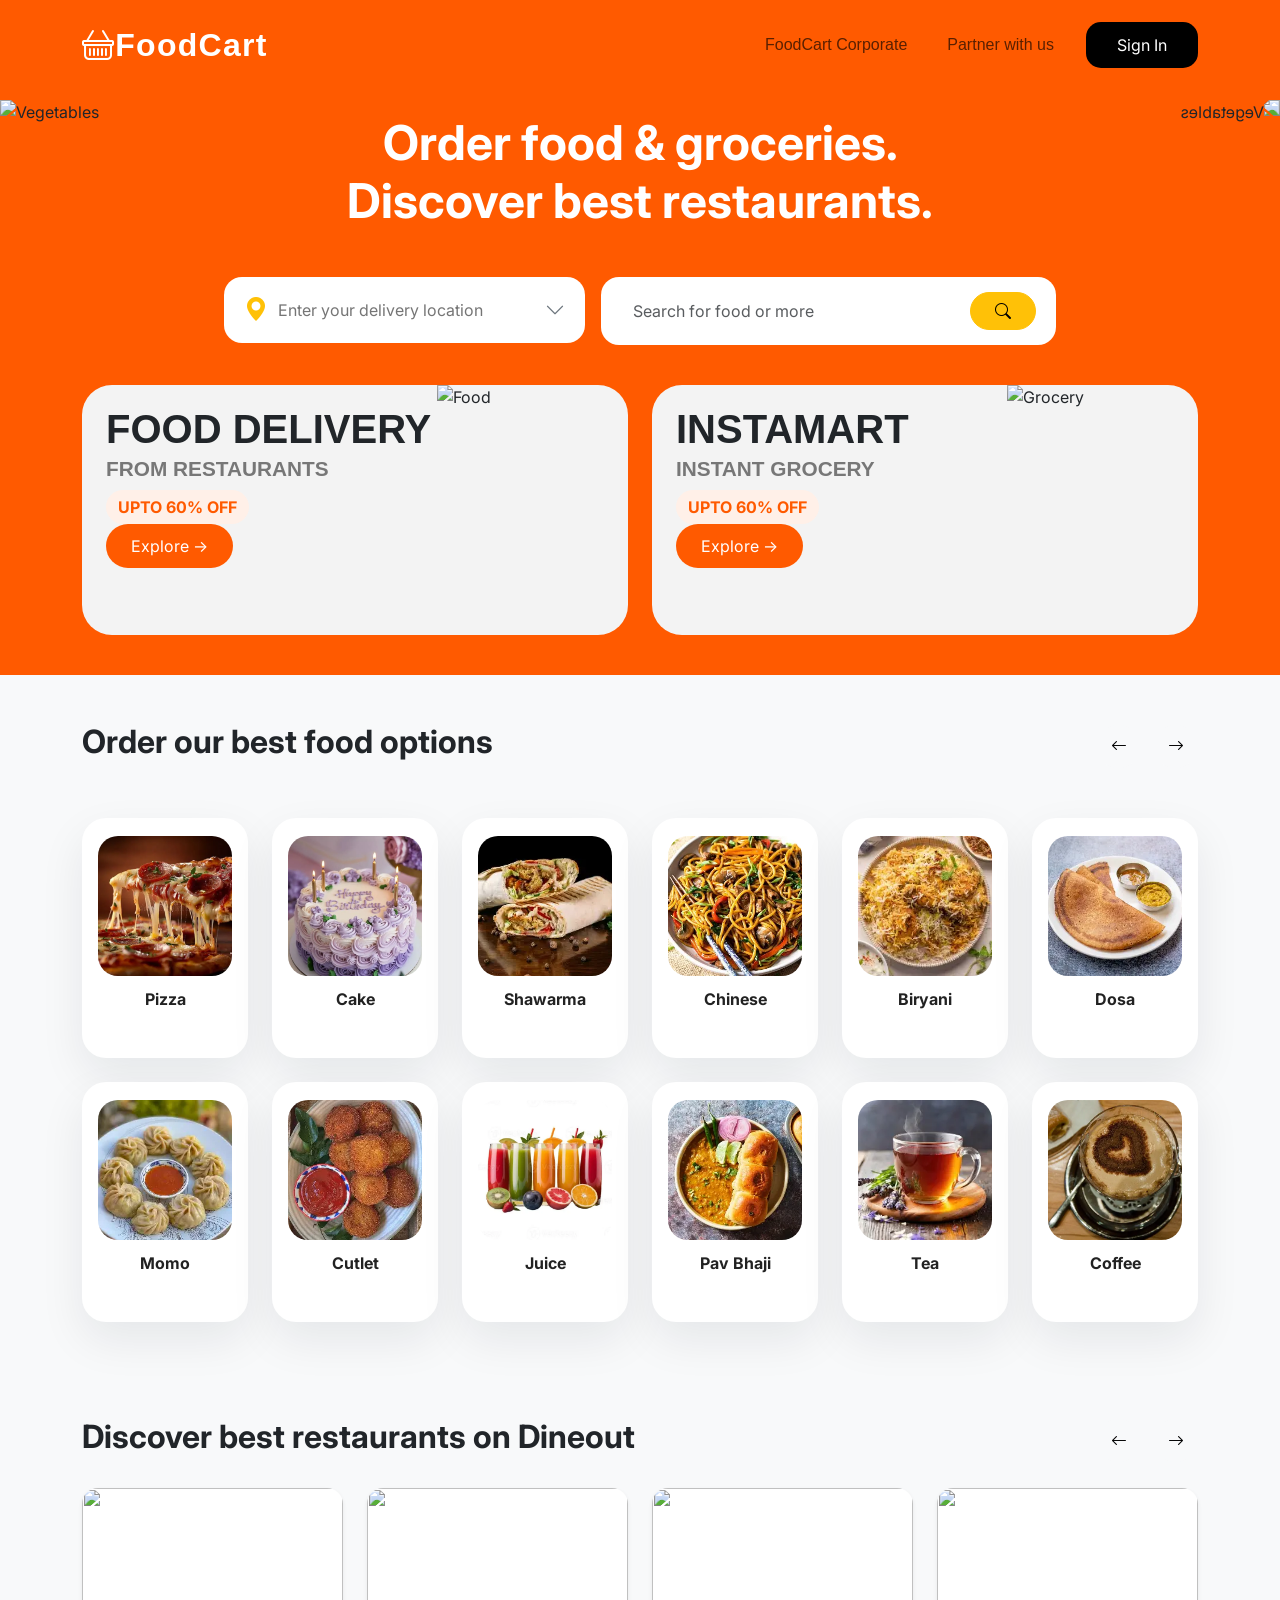
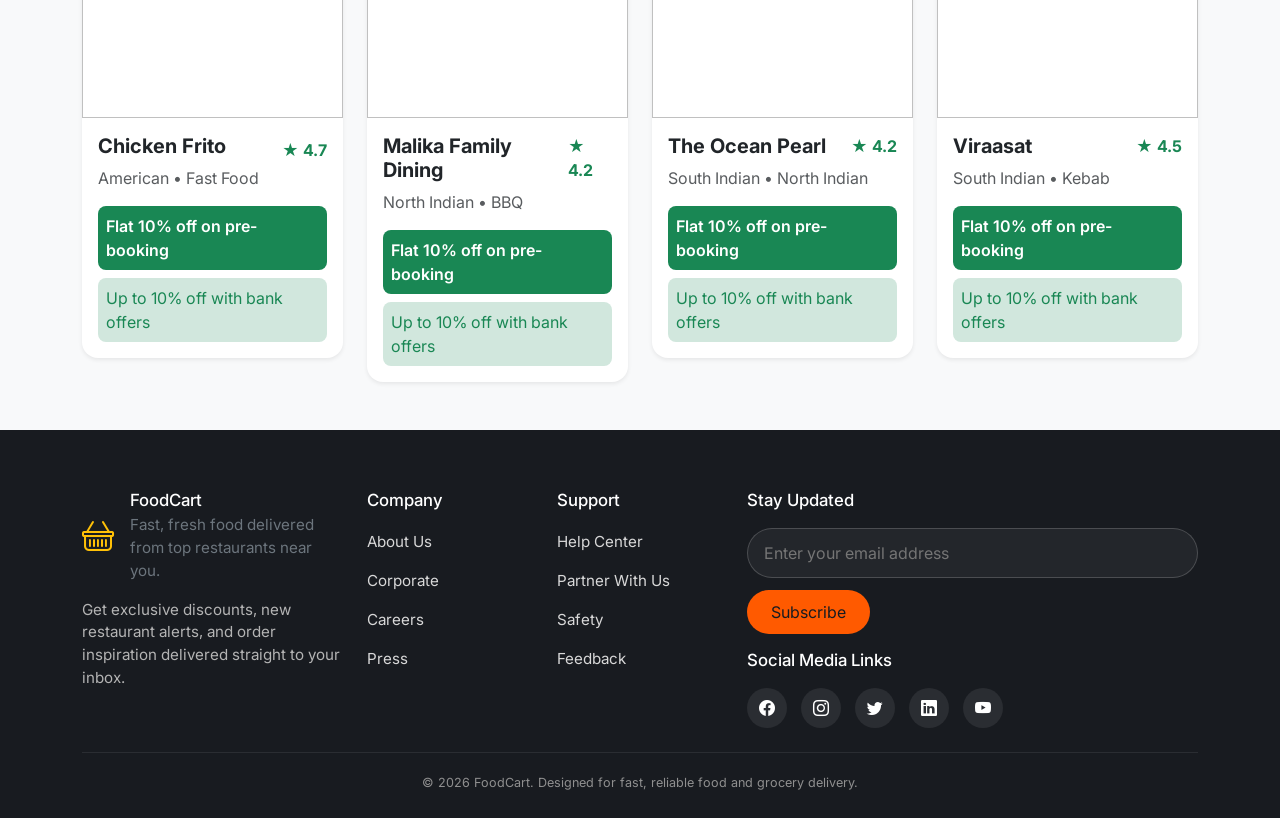
==== index.html @ fcf99a31 "Rename siggy.html to index.html" ====
<!DOCTYPE html>
<html lang="en">
<head>
<meta charset="UTF-8">
<meta name="viewport" content="width=device-width, initial-scale=1">

<title>FoodCart</title>

<!-- Bootstrap CSS -->
<link href="https://cdn.jsdelivr.net/npm/bootstrap@5.3.3/dist/css/bootstrap.min.css" rel="stylesheet">
<link href="https://fonts.googleapis.com/css2?family=Inter:wght@400;500;600;700;800&display=swap" rel="stylesheet">

<!-- Bootstrap Icons -->
<link rel="stylesheet"
href="https://cdn.jsdelivr.net/npm/bootstrap-icons@1.11.3/font/bootstrap-icons.min.css">

<style>

body{
    font-family:'Inter', Arial, sans-serif;
}

.hero{
    background:#ff5a00;
    padding-bottom:40px;
    position:relative;
    overflow:hidden;
}

/* Left-rightVegetables Image */

.left-veggies{
    position:absolute;
    left:0;
    top:100px;
    width:250px;
    z-index:1;
}

.right-veggies{
    position:absolute;
    right:0;
    top:100px;
    width:250px;
    z-index:1;
    transform:scaleX(-1);
}

/* Navbar */

.navbar-brand{
    font-size:2rem;
    font-weight:800;
    color:white !important;
    letter-spacing:0.04em;
    font-family:'Poppins', sans-serif;
}

.navbar-brand span,
.navbar-brand small{
    font-family:'Poppins', sans-serif;
}

.nav-link{
    font-family:'Poppins', sans-serif;
    font-weight:500;
}

.nav-link:hover{
    color:rgb(185, 30, 30) !important;
    font-weight:700;
    background-color: white;
}


.btn-signin{
    background:black;
    color:white;
    border-radius:15px;
    padding:10px 30px;
}

/* Search Section */

.location-box,
.search-box{
    background:white;
    border-radius:18px;
    padding:15px 20px;
}

.location-box input,
.search-box input{
    border:none;
    outline:none;
    width:100%;
}

/* Cards */

.service-card{
    background:#f3f3f3;
    border-radius:30px;
    min-height:250px;
    position:relative;
    overflow:hidden;
    padding-right:45%;
}

.card-img{
    position:absolute;
    right:0;
    top:0;
    width:35%;
    height:100%;
    object-fit:cover;
}

.title{
    font-size:2.5rem;
    font-weight:800;
    line-height:1;
    font-family:'Poppins', sans-serif;
}

.subtitle{
    color:#777;
    font-size:1.3rem;
    font-weight:600;
    font-family:'Poppins', sans-serif;
}

.offer{
    display:inline-block;
    background:#fff0e8;
    color:#ff5a00;
    font-weight:700;
    padding:5px 12px;
    border-radius:20px;
}

.explore-btn{
    background:#ff5a00;
    color:white;
    border:none;
    border-radius:30px;
    padding:10px 25px;
    position: relative;
    z-index: 10;
}

.img-fluid{
    width:150px;
    height:150px;
    object-fit:contain;
    transition:0.3s;
}

.img-fluid:hover{
    transform:scale(1.08);
}

.food-card{
    background:#ffffff;
    border-radius:24px;
    box-shadow:0 18px 45px rgba(15, 23, 42, 0.08);
    padding:18px 16px;
    transition:transform .2s ease, box-shadow .2s ease;
    min-height:240px;
    display:flex;
    flex-direction:column;
    align-items:center;
    justify-content:flex-start;
}

.food-card:hover{
    transform:translateY(-6px);
    box-shadow:0 24px 60px rgba(15, 23, 42, 0.12);
}

.food-card .img-fluid{
    width:100%;
    height:140px;
    object-fit:cover;
    border-radius:20px;
}

.food-card h4{
    margin-top:14px;
    font-size:1rem;
    font-weight:700;
    color:#222;
}

.btn.rounded-circle{
    width:45px;
    height:45px;
}

.footer{
    background:#181b20;
    color:#d8d8d8;
    padding:60px 0 25px;
}

.footer a{
    color:#d8d8d8;
    text-decoration:none;
    transition:color .2s ease;
}

.footer a:hover{
    color:#ffb347;
}

.footer h4{
    color:#ffffff;
    margin-bottom:18px;
    font-size:1.05rem;
}

.footer p,
.footer li{
    color:#b4b4b4;
    font-size:0.95rem;
}

.footer .footer-links li{
    margin-bottom:10px;
}

.footer .footer-links li a{
    display:inline-block;
    padding:3px 0;
}

.footer .social-icons a{
    display:inline-flex;
    align-items:center;
    justify-content:center;
    width:40px;
    height:40px;
    border-radius:50%;
    background:rgba(255,255,255,0.08);
    margin-right:10px;
    color:#ffffff;
    transition:transform .2s ease, background .2s ease;
}

.footer .social-icons a:hover{
    transform:translateY(-2px);
    background:#ff5a00;
    color:#181b20;
}

.footer .newsletter input{
    width:100%;
    border-radius:999px;
    border:1px solid rgba(255,255,255,0.18);
    padding:12px 16px;
    background:rgba(255,255,255,0.05);
    color:#ffffff;
    margin-bottom:12px;
}

.footer .newsletter button{
    border-radius:999px;
    padding:10px 24px;
    border:none;
    background:#ff5a00;
    color:#181b20;
}

.footer-bottom{
    border-top:1px solid rgba(255,255,255,0.08);
    padding-top:18px;
    margin-top:24px;
    color:#8f8f8f;
    font-size:0.9rem;
}

@media(max-width:768px){

    .title{
        font-size:2rem;
    }

    .subtitle{
        font-size:1rem;
    }

    .service-card{
        margin-bottom:20px;
    }

    .card-img{
        width:140px;
        position: relative;
        z-index: 1;
    }

    .left-veggies{
        width:120px;
        top:160px;
    }

     .right-veggies{
        width:120px;
        top:160px;
    }

    .navbar-nav{
        text-align:center;
        gap:10px;
        padding-top:15px;
    }
}

</style>
</head>
<body>

<section class="hero">

    <!-- Left Vegetable Image -->
    <img src="https://media-assets.swiggy.com/swiggy/image/upload/fl_lossy,f_auto,q_auto/portal/testing/seo-home/Veggies_new.png"
         class="left-veggies"
         alt="Vegetables">
    <!-- Right Vegetable Image -->
    <img src="https://media-assets.swiggy.com/swiggy/image/upload/fl_lossy,f_auto,q_auto/portal/testing/seo-home/Veggies_new.png"
         class="right-veggies"
         alt="Vegetables">
    <!-- Navbar -->
    <nav class="navbar navbar-expand-lg py-3">
        <div class="container">

            <a class="navbar-brand d-flex align-items-center" href="#">
                <i class="bi bi-basket"></i>
                <span class="fw-bold text-white">FoodCart</span>
            </a>

            <button class="navbar-toggler bg-white"
                    type="button"
                    data-bs-toggle="collapse"
                    data-bs-target="#navbarNav">
                <span class="navbar-toggler-icon"></span>
            </button>

            <div class="collapse navbar-collapse" id="navbarNav">

                <ul class="navbar-nav ms-auto align-items-lg-center">
                    <li class="nav-item me-lg-4">
                        <a class="nav-link" href="corporate.html">FoodCart Corporate</a>
                    </li>

                    <li class="nav-item me-lg-4">
                        <a class="nav-link" href="partner.html">Partner with us</a>
                    </li>

                 
                    <li class="nav-item">
                        <a href="signin.html" class="btn btn-signin" style="text-decoration: none;">
                            Sign In
                        </a>
                    </li>

                </ul>

            </div>

        </div>
    </nav>

    <!-- Heading -->
    <div class="container text-center py-4">

        <h1 class="text-white fw-bold display-5">
            Order food & groceries.<br>
            Discover best restaurants.
        </h1>

    </div>

    <!-- Search Section -->
    <div class="container py-3">

        <div class="row justify-content-center g-3">

            <div class="col-lg-4">
                <div class="location-box d-flex align-items-center">

                    <i class="bi bi-geo-alt-fill text-warning fs-4 me-2"></i>

                    <input type="text"
                           id="locationInput"
                           list="locations"
                           placeholder="Enter your delivery location"
                           autocomplete="off">

                    <i class="bi bi-chevron-down fs-5 text-secondary ms-2"></i>
                </div>

                <datalist id="locations">
                    <option value="Downtown">
                    <option value="Central Park Area">
                    <option value="Business District">
                    <option value="Riverside">
                    <option value="North End">
                    <option value="South Center">
                    <option value="East Plaza">
                    <option value="West Hill">
                    <option value="Airport Road">
                    <option value="Harbor View">
                    <option value="Market Street">
                    <option value="University Campus">
                </datalist>
            </div>

            <div class="col-lg-5">
                <form action="#best-food-options" method="get" class="search-box d-flex align-items-center gap-2">

                    <input type="search"
                           id="foodSearch"
                           list="foodItems"
                           name="query"
                           placeholder="Search for food or more"
                           autocomplete="off"
                           class="form-control border-0 shadow-none">

                    <button type="submit" class="btn btn-warning rounded-pill px-4">
                        <i class="bi bi-search"></i>
                    </button>
                </form>

                <datalist id="foodItems">
                    <option value="Pizza">
                    <option value="Burger">
                    <option value="Biryani">
                    <option value="Shawarma">
                    <option value="Noodles">
                    <option value="Dosa">
                    <option value="Cake">
                    <option value="Pasta">
                    <option value="Tacos">
                    <option value="Sushi">
                </datalist>
            </div>

        </div>

    </div>

    <!-- Cards -->
    <div class="container mt-4">
        <div class="row g-4">
            <!-- Food Delivery -->
            <div class="col-lg-6">
                <div class="service-card p-4">
                    <h1 class="title">FOOD DELIVERY</h1>
                    <h4 class="subtitle">FROM RESTAURANTS</h4>
                    <span class="offer">UPTO 60% OFF</span>
                    <div>
                     <button class="explore-btn"
                        data-bs-toggle="modal"
                        data-bs-target="#foodModal">
                        Explore →
                    </button>
                    </div>
                    <img src="https://images.unsplash.com/photo-1504674900247-0877df9cc836?w=600"
                         class="card-img"
                         alt="Food">

                </div>
            </div>
            <!-- Instamart -->
            <div class="col-lg-6">
                <div class="service-card p-4">
                    <h1 class="title">INSTAMART</h1>
                    <h4 class="subtitle">INSTANT GROCERY</h4>
                    <span class="offer">UPTO 60% OFF</span>
                    <div>
                    <button class="explore-btn"
                        data-bs-toggle="modal"
                        data-bs-target="#foodModal">
                        Explore →
                    </button>
                    </div>
                    <img src="https://images.unsplash.com/photo-1542838132-92c53300491e?w=600"
                         class="card-img"
                         alt="Grocery">
                </div>
            </div>
        </div>
    </div>
</section>

<section class="py-5 bg-light" id="best-food-options">
    <div class="container">

        <div class="d-flex justify-content-between align-items-center mb-5">
            <h2 class="fw-bold">Order our best food options</h2>

            <div>
                <button class="btn btn-light rounded-circle me-2">
                    <i class="bi bi-arrow-left"></i>
                </button>

                <button class="btn btn-light rounded-circle">
                    <i class="bi bi-arrow-right"></i>
                </button>
            </div>
        </div>

        <div class="row text-center g-4">

            <div class="col-6 col-md-3 col-lg-2" id="pizza">
                <div class="food-card">
                    <img src="images/pizza.webp" class="img-fluid food-img" alt="Pizza">
                    <h4>Pizza</h4>
                </div>
            </div>

            <div class="col-6 col-md-3 col-lg-2" id="cake">
                <div class="food-card">
                    <img src="images/cake.webp" class="img-fluid food-img" alt="Cake">
                    <h4>Cake</h4>
                </div>
            </div>

            <div class="col-6 col-md-3 col-lg-2" id="shawarma">
                <div class="food-card">
                    <img src="images/shawrma.webp" class="img-fluid food-img" alt="Shawarma">
                    <h4>Shawarma</h4>
                </div>
            </div>

            <div class="col-6 col-md-3 col-lg-2" id="noodles">
                <div class="food-card">
                    <img src="images/noodles.webp" class="img-fluid food-img" alt="Chinese">
                    <h4>Chinese</h4>
                </div>
            </div>

            <div class="col-6 col-md-3 col-lg-2" id="biriyani">
                <div class="food-card">
                    <img src="images/biriyani.webp" class="img-fluid food-img" alt="Biryani">
                    <h4>Biryani</h4>
                </div>
            </div>

            <div class="col-6 col-md-3 col-lg-2" id="dosa">
                <div class="food-card">
                    <img src="images/dosa.webp" class="img-fluid food-img" alt="Dosa">
                    <h4>Dosa</h4>
                </div>
            </div>

            <div class="col-6 col-md-3 col-lg-2" id="momos">
                <div class="food-card">
                    <img src="images/momos.webp" class="img-fluid food-img" alt="Momo">
                    <h4>Momo</h4>
                </div>
            </div>

            <div class="col-6 col-md-3 col-lg-2" id="cutlet">
                <div class="food-card">
                    <img src="images/cutlet.webp" class="img-fluid food-img" alt="Cutlet">
                    <h4>Cutlet</h4>
                </div>
            </div>

            <div class="col-6 col-md-3 col-lg-2" id="juice">
                <div class="food-card">
                    <img src="images/juice.webp" class="img-fluid food-img" alt="Juice">
                    <h4>Juice</h4>
                </div>
            </div>

            <div class="col-6 col-md-3 col-lg-2" id="pavbhaji">
                <div class="food-card">
                    <img src="images/pavbaji.webp" class="img-fluid food-img" alt="Pav Bhaji">
                    <h4>Pav Bhaji</h4>
                </div>
            </div>

            <div class="col-6 col-md-3 col-lg-2" id="tea">
                <div class="food-card">
                    <img src="images/tea.webp" class="img-fluid food-img" alt="Tea">
                    <h4>Tea</h4>
                </div>
            </div>

            <div class="col-6 col-md-3 col-lg-2" id="coffee">
                <div class="food-card">
                    <img src="images/coffe.webp" class="img-fluid food-img" alt="Coffee">
                    <h4>Coffee</h4>
                </div>
            </div>

        </div>
    </div>
</section>

<section class="py-5 bg-light">
    <div class="container">

        <!-- Heading -->
        <div class="d-flex justify-content-between align-items-center mb-4">

            <h2 class="fw-bold">
                Discover best restaurants on Dineout
            </h2>

            <div>
                <button class="btn btn-light rounded-circle me-2">
                    <i class="bi bi-arrow-left"></i>
                </button>

                <button class="btn btn-light rounded-circle">
                    <i class="bi bi-arrow-right"></i>
                </button>
            </div>

        </div>

        <!-- Cards Row -->
        <div class="row g-4">

            <!-- Card 1 -->
            <div class="col-lg-3 col-md-6">
                <div class="card border-0 shadow-sm rounded-4 overflow-hidden">

                    <img src="https://images.unsplash.com/photo-1517248135467-4c7edcad34c4"
                         class="card-img-top"
                         height="230"
                         style="object-fit:cover;">

                    <div class="card-body">

                        <div class="d-flex justify-content-between align-items-center">
                            <h5 class="fw-bold">Chicken Frito</h5>
                            <span class="text-success fw-bold">★ 4.7</span>
                        </div>

                        <p class="text-muted mb-1">
                            American • Fast Food
                        </p>
                        
                        <div class="bg-success text-white rounded-3 p-2 mt-3 fw-semibold">
                            Flat 10% off on pre-booking
                        </div>

                        <div class="bg-success-subtle text-success rounded-3 p-2 mt-2">
                            Up to 10% off with bank offers
                        </div>

                    </div>

                </div>
            </div>

            <!-- Card 2 -->
            <div class="col-lg-3 col-md-6">
                <div class="card border-0 shadow-sm rounded-4 overflow-hidden">

                    <img src="https://images.unsplash.com/photo-1552566626-52f8b828add9"
                         class="card-img-top"
                         height="230"
                         style="object-fit:cover;">

                    <div class="card-body">

                        <div class="d-flex justify-content-between">
                            <h5 class="fw-bold">Malika Family Dining</h5>
                            <span class="text-success fw-bold">★ 4.2</span>
                        </div>

                        <p class="text-muted mb-1">
                            North Indian • BBQ
                        </p>
                        
                        
                        <div class="bg-success text-white rounded-3 p-2 mt-3 fw-semibold">
                            Flat 10% off on pre-booking
                        </div>

                        <div class="bg-success-subtle text-success rounded-3 p-2 mt-2">
                            Up to 10% off with bank offers
                        </div>

                    </div>

                </div>
            </div>

            <!-- Card 3 -->
            <div class="col-lg-3 col-md-6">
                <div class="card border-0 shadow-sm rounded-4 overflow-hidden">

                    <img src="https://images.unsplash.com/photo-1414235077428-338989a2e8c0"
                         class="card-img-top"
                         height="230"
                         style="object-fit:cover;">

                    <div class="card-body">

                        <div class="d-flex justify-content-between">
                            <h5 class="fw-bold">The Ocean Pearl</h5>
                            <span class="text-success fw-bold">★ 4.2</span>
                        </div>

                        <p class="text-muted mb-1">
                            South Indian • North Indian
                        </p>

                        <div class="bg-success text-white rounded-3 p-2 mt-3 fw-semibold">
                            Flat 10% off on pre-booking
                        </div>

                        <div class="bg-success-subtle text-success rounded-3 p-2 mt-2">
                            Up to 10% off with bank offers
                        </div>

                    </div>

                </div>
            </div>

            <!-- Card 4 -->
            <div class="col-lg-3 col-md-6">
                <div class="card border-0 shadow-sm rounded-4 overflow-hidden">

                    <img src="https://images.unsplash.com/photo-1559339352-11d035aa65de"
                         class="card-img-top"
                         height="230"
                         style="object-fit:cover;">

                    <div class="card-body">

                        <div class="d-flex justify-content-between">
                            <h5 class="fw-bold">Viraasat</h5>
                            <span class="text-success fw-bold">★ 4.5</span>
                        </div>

                        <p class="text-muted mb-1">
                            South Indian • Kebab
                        </p>

                        <div class="bg-success text-white rounded-3 p-2 mt-3 fw-semibold">
                            Flat 10% off on pre-booking
                        </div>

                        <div class="bg-success-subtle text-success rounded-3 p-2 mt-2">
                            Up to 10% off with bank offers
                        </div>

                    </div>

                </div>
            </div>

        </div>

    </div>
</section>

<!-- footer -->

<footer class="footer">
    <div class="container">

        <div class="row gy-5">

            <div class="col-lg-3 col-md-6">
                <div class="d-flex align-items-center mb-3">
                    <i class="bi bi-basket fs-2 text-warning"></i>
                    <div class="ms-3">
                        <h4 class="mb-1">FoodCart</h4>
                        <p class="mb-0 text-secondary">Fast, fresh food delivered from top restaurants near you.</p>
                    </div>
                </div>
                <p>Get exclusive discounts, new restaurant alerts, and order inspiration delivered straight to your inbox.</p>
            </div>

            <div class="col-lg-2 col-md-6">
                <h4>Company</h4>
                <ul class="list-unstyled footer-links">
                    <li><a href="#">About Us</a></li>
                    <li><a href="corporate.html">Corporate</a></li>
                    <li><a href="#">Careers</a></li>
                    <li><a href="#">Press</a></li>
                </ul>
            </div>

            <div class="col-lg-2 col-md-6">
                <h4>Support</h4>
                <ul class="list-unstyled footer-links">
                    <li><a href="#">Help Center</a></li>
                    <li><a href="#">Partner With Us</a></li>
                    <li><a href="#">Safety</a></li>
                    <li><a href="#">Feedback</a></li>
                </ul>
            </div>

            <div class="col-lg-5 col-md-12">
                <h4>Stay Updated</h4>
                <div class="newsletter">
                    <input type="email" placeholder="Enter your email address">
                    <button type="button">Subscribe</button>
                </div>
                <div class="social-icons mt-3">
                    <h4>Social Media Links</h4>
                    <a href="#"><i class="bi bi-facebook"></i></a>
                    <a href="#"><i class="bi bi-instagram"></i></a>
                    <a href="#"><i class="bi bi-twitter"></i></a>
                    <a href="#"><i class="bi bi-linkedin"></i></a>
                    <a href="#"><i class="bi bi-youtube"></i></a>
                </div>
            </div>

        </div>

        <div class="footer-bottom text-center mt-4">
            <small>© 2026 FoodCart. Designed for fast, reliable food and grocery delivery.</small>
        </div>
    </div>
</footer>

<!-- Food Delivery Modal -->
<div class="modal fade" id="foodModal" >
    <div class="modal-dialog modal-dialog-centered">
        <div class="modal-content">

            <div class="modal-header">
                <h5 class="modal-title">Food Delivery</h5>
                <button type="button"
                        class="btn-close"
                        data-bs-dismiss="modal"></button>
            </div>

            <div class="modal-body">
                <p>Welcome to FoodCart!</p>
                <p>Get up to 60% OFF on your favorite food orders.</p>
            </div>

            <div class="modal-footer">
                <button type="button"
                        class="btn btn-secondary"
                        data-bs-dismiss="modal">
                    Close
                </button>

                <button type="button"
                        class="btn btn-warning">
                    Order Now
                </button>
            </div>

        </div>
    </div>
</div>

<script src="https://cdn.jsdelivr.net/npm/bootstrap@5.3.3/dist/js/bootstrap.bundle.min.js"></script>

</body>
</html>
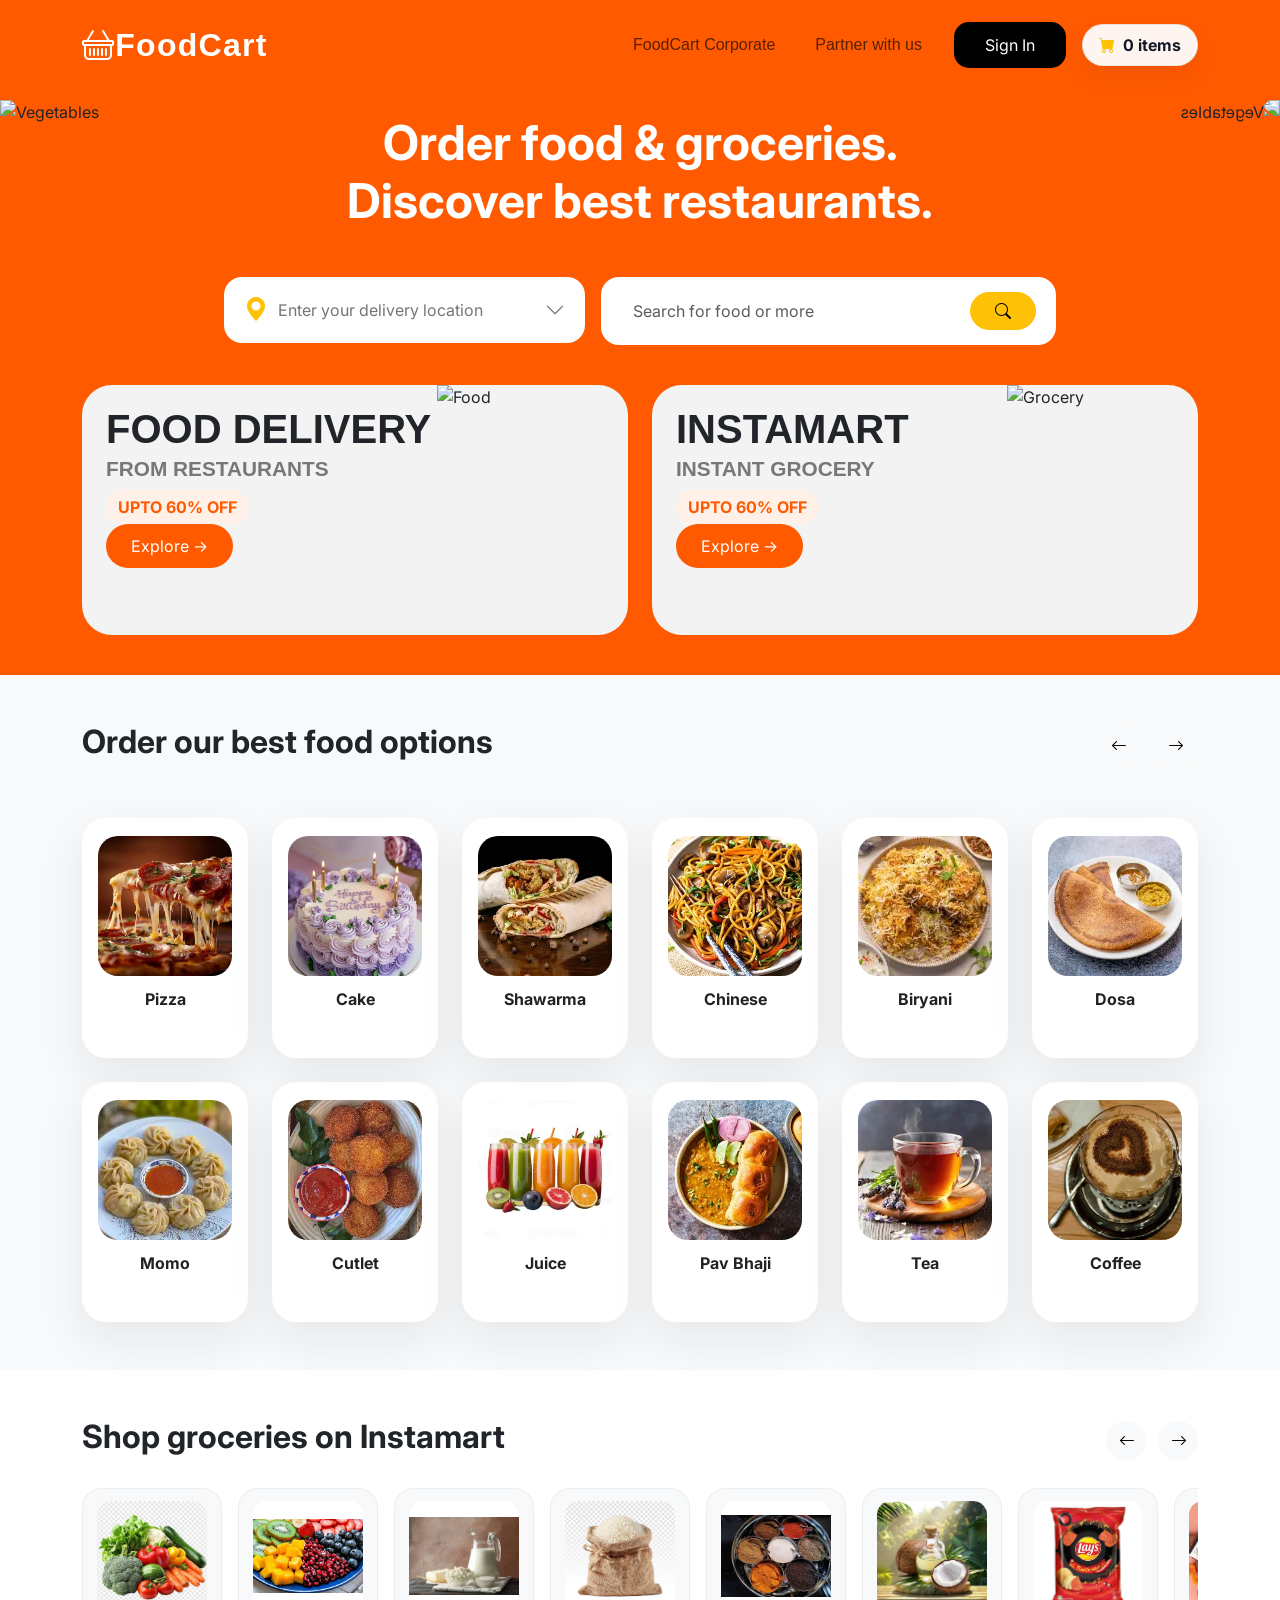
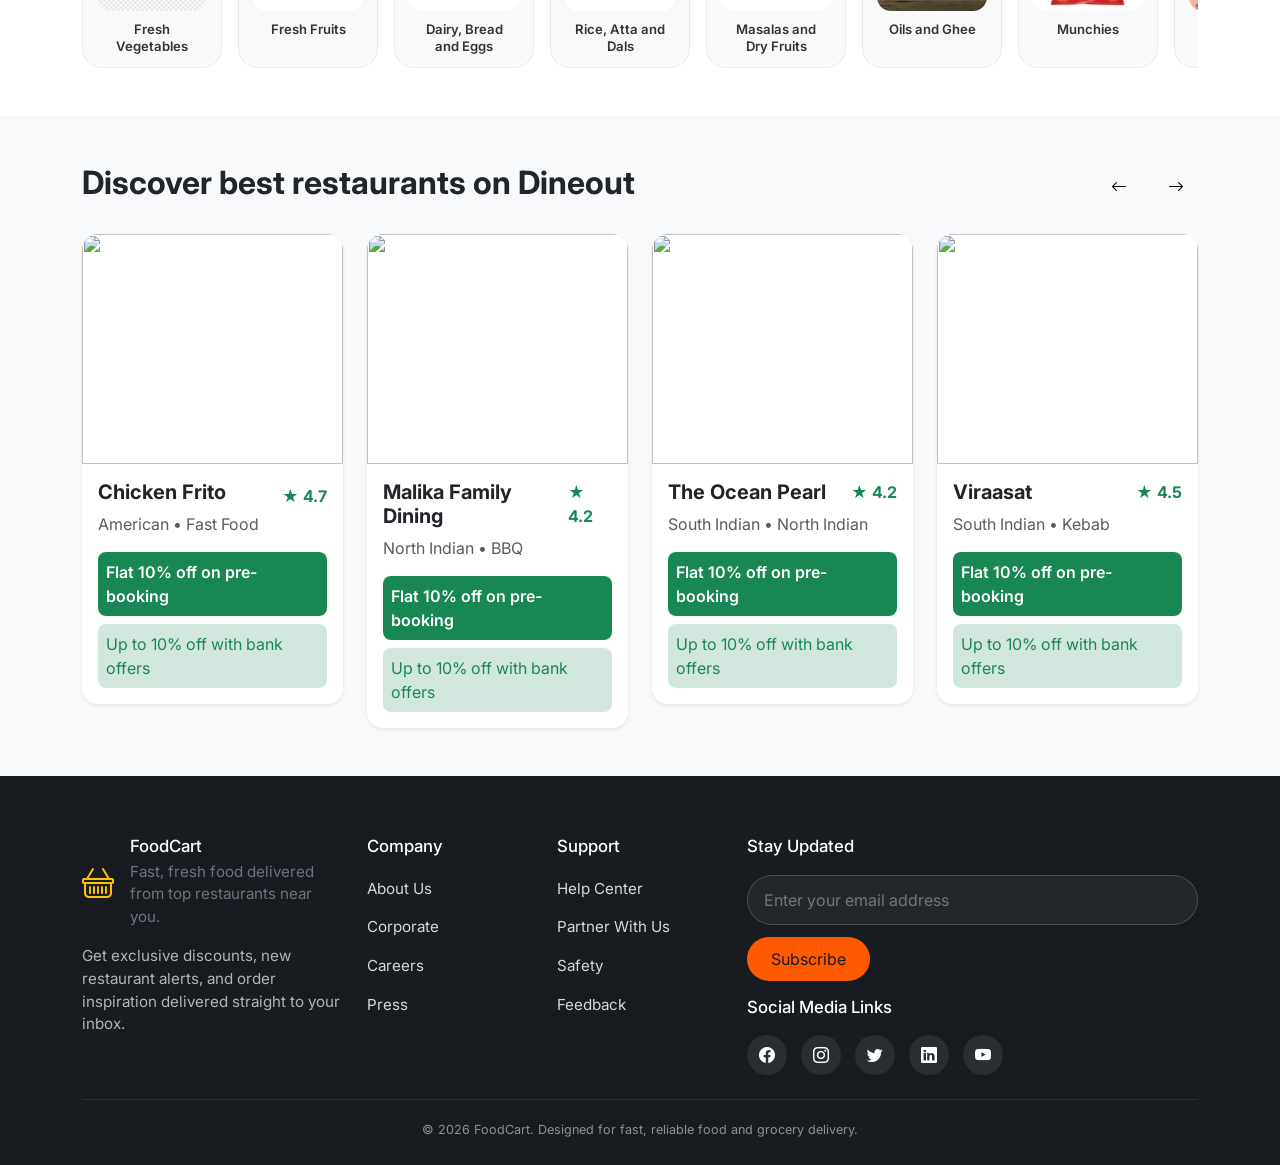
==== commit 492161f0: "feat: implement Instamart grocery section, cart functionality, and food item navigation support" ====
--- a/index.html
+++ b/index.html
@@ -13,6 +13,9 @@
 <!-- Bootstrap Icons -->
 <link rel="stylesheet"
 href="https://cdn.jsdelivr.net/npm/bootstrap-icons@1.11.3/font/bootstrap-icons.min.css">
+
+<!-- Cart Styling -->
+<link rel="stylesheet" href="cart.css">
 
 <style>
 
@@ -178,6 +181,14 @@
     box-shadow:0 24px 60px rgba(15, 23, 42, 0.12);
 }
 
+.food-item{
+    cursor:pointer;
+}
+
+.food-item.hidden{
+    display:none !important;
+}
+
 .food-card .img-fluid{
     width:100%;
     height:140px;
@@ -358,9 +369,16 @@
                     </li>
 
                  
-                    <li class="nav-item">
+                    <li class="nav-item me-lg-3">
                         <a href="signin.html" class="btn btn-signin" style="text-decoration: none;">
                             Sign In
+                        </a>
+                    </li>
+
+                    <li class="nav-item align-self-center mt-2 mt-lg-0">
+                        <a class="header-cart-chip" href="#" id="globalCartBtn">
+                            <i class="bi bi-cart-fill text-warning"></i>
+                            <span><span id="globalCartCount">0</span> items</span>
                         </a>
                     </li>
 
@@ -601,6 +619,140 @@
     </div>
 </section>
 
+<!-- Instamart Grocery Section -->
+<section class="py-5 bg-white" id="instamart-section">
+    <div class="container">
+        <div class="d-flex justify-content-between align-items-center mb-4">
+            <h2 class="fw-bold">Shop groceries on Instamart</h2>
+            <div>
+                <button class="btn btn-light rounded-circle me-2" id="instamartPrev" style="width:40px;height:40px;">
+                    <i class="bi bi-arrow-left"></i>
+                </button>
+                <button class="btn btn-light rounded-circle" id="instamartNext" style="width:40px;height:40px;">
+                    <i class="bi bi-arrow-right"></i>
+                </button>
+            </div>
+        </div>
+        <div class="instamart-scroll-wrapper" style="overflow:hidden; position:relative;">
+            <div class="instamart-scroll-track d-flex gap-3" id="instamartTrack" style="transition: transform 0.4s ease; width: max-content;">
+
+                <div class="instamart-cat-card" onclick="window.location.href='grocery.html?cat=fresh-vegetables'">
+                    <div class="instamart-img-box">
+                        <img src="images/vegitable.jpg" alt="Fresh Vegetables">
+                    </div>
+                    <p>Fresh<br>Vegetables</p>
+                </div>
+
+                <div class="instamart-cat-card" onclick="window.location.href='grocery.html?cat=fresh-fruits'">
+                    <div class="instamart-img-box">
+                        <img src="images/fruits.jpg" alt="Fresh Fruits">
+                    </div>
+                    <p>Fresh Fruits</p>
+                </div>
+
+                <div class="instamart-cat-card" onclick="window.location.href='grocery.html?cat=dairy-bread-eggs'">
+                    <div class="instamart-img-box">
+                        <img src="images/dairy.jpg" alt="Dairy Bread Eggs">
+                    </div>
+                    <p>Dairy, Bread<br>and Eggs</p>
+                </div>
+
+                <div class="instamart-cat-card" onclick="window.location.href='grocery.html?cat=rice-atta-dals'">
+                    <div class="instamart-img-box">
+                        <img src="images/rice.jpg" alt="Rice Atta Dals">
+                    </div>
+                    <p>Rice, Atta and<br>Dals</p>
+                </div>
+
+                <div class="instamart-cat-card" onclick="window.location.href='grocery.html?cat=masalas-dry-fruits'">
+                    <div class="instamart-img-box">
+                        <img src="images/masalas.jpg" alt="Masalas and Dry Fruits">
+                    </div>
+                    <p>Masalas and<br>Dry Fruits</p>
+                </div>
+
+                <div class="instamart-cat-card" onclick="window.location.href='grocery.html?cat=oils-ghee'">
+                    <div class="instamart-img-box">
+                        <img src="images/oil.jpg" alt="Oils and Ghee">
+                    </div>
+                    <p>Oils and Ghee</p>
+                </div>
+
+                <div class="instamart-cat-card" onclick="window.location.href='grocery.html?cat=munchies'">
+                    <div class="instamart-img-box">
+                        <img src="images/munchies.jpg" alt="Munchies">
+                    </div>
+                    <p>Munchies</p>
+                </div>
+
+                <div class="instamart-cat-card" onclick="window.location.href='grocery.html?cat=sweets-chocolates'">
+                    <div class="instamart-img-box">
+                        <img src="images/sweets.jpg" alt="Sweets and Chocolates">
+                    </div>
+                    <p>Sweets &<br>Chocolates</p>
+                </div>
+
+                <div class="instamart-cat-card" onclick="window.location.href='grocery.html?cat=cold-drinks-juices'">
+                    <div class="instamart-img-box">
+                        <img src="images/juice.jpg" alt="Cold Drinks and Juices">
+                    </div>
+                    <p>Cold Drinks<br>& Juices</p>
+                </div>
+
+                <div class="instamart-cat-card" onclick="window.location.href='grocery.html?cat=cleaning-essentials'">
+                    <div class="instamart-img-box">
+                        <img src="images/cleaning.jpg" alt="Cleaning Essentials">
+                    </div>
+                    <p>Cleaning<br>Essentials</p>
+                </div>
+
+            </div>
+        </div>
+    </div>
+</section>
+
+<style>
+.instamart-cat-card {
+    background: #f8f9fa;
+    border-radius: 20px;
+    padding: 12px;
+    width: 140px;
+    min-width: 140px;
+    text-align: center;
+    cursor: pointer;
+    transition: transform 0.22s ease, box-shadow 0.22s ease;
+    border: 1px solid rgba(0,0,0,0.05);
+}
+.instamart-cat-card:hover {
+    transform: translateY(-5px);
+    box-shadow: 0 12px 30px rgba(0,0,0,0.10);
+    border-color: #ff5a00;
+}
+.instamart-img-box {
+    width: 110px;
+    height: 110px;
+    display: flex;
+    align-items: center;
+    justify-content: center;
+    margin: 0 auto 10px;
+    background: #fff;
+    border-radius: 14px;
+    overflow: hidden;
+}
+.instamart-img-box img {
+    width: 100%;
+    height: 100%;
+    object-fit: contain;
+}
+.instamart-cat-card p {
+    font-size: 0.82rem;
+    font-weight: 600;
+    color: #333;
+    margin: 0;
+    line-height: 1.3;
+}
+</style>
+
 <section class="py-5 bg-light">
     <div class="container">
 
@@ -861,6 +1013,105 @@
 </div>
 
 <script src="https://cdn.jsdelivr.net/npm/bootstrap@5.3.3/dist/js/bootstrap.bundle.min.js"></script>
+<script src="cart.js" defer></script>
+
+<script>
+    const foodSearchInput = document.getElementById('foodSearch');
+    const foodSearchForm = foodSearchInput.closest('form');
+    const foodItems = Array.from(document.querySelectorAll('#best-food-options .row > div[id]'));
+    const foodItemDetails = {
+        pizza: { name: 'Pizza', image: 'images/pizza.webp', page: 'pizza.html' },
+        cake: { name: 'Cake', image: 'images/cake.webp' },
+        shawarma: { name: 'Shawarma', image: 'images/shawrma.webp' },
+        noodles: { name: 'Noodles', image: 'images/noodles.webp' },
+        biriyani: { name: 'Biryani', image: 'images/biriyani.webp' },
+        dosa: { name: 'Dosa', image: 'images/dosa.webp' },
+        momos: { name: 'Momos', image: 'images/momos.webp' },
+        cutlet: { name: 'Cutlet', image: 'images/cutlet.webp' },
+        juice: { name: 'Juice', image: 'images/juice.webp' },
+        pavbhaji: { name: 'Pav Bhaji', image: 'images/pavbaji.webp' },
+        tea: { name: 'Tea', image: 'images/tea.webp' },
+        coffee: { name: 'Coffee', image: 'images/coffe.webp' }
+    };
+
+    foodItems.forEach((item) => {
+        const details = foodItemDetails[item.id];
+
+        if (!details) {
+            return;
+        }
+
+        item.classList.add('food-item');
+        item.setAttribute('role', 'button');
+        item.setAttribute('tabindex', '0');
+
+        const openFoodPage = () => {
+            const url = details.page
+                ? details.page
+                : `item.html?name=${encodeURIComponent(details.name)}&image=${encodeURIComponent(details.image)}`;
+            window.location.href = url;
+        };
+
+        item.addEventListener('click', openFoodPage);
+        item.addEventListener('keydown', (event) => {
+            if (event.key === 'Enter' || event.key === ' ') {
+                event.preventDefault();
+                openFoodPage();
+            }
+        });
+    });
+
+    function filterFoodItems(query) {
+        const searchTerm = query.trim().toLowerCase();
+
+        foodItems.forEach((item) => {
+            const itemText = item.textContent.toLowerCase();
+            const itemId = item.id.toLowerCase();
+            const matches = !searchTerm || itemText.includes(searchTerm) || itemId.includes(searchTerm);
+
+            item.classList.toggle('hidden', !matches);
+        });
+    }
+
+    foodSearchInput.addEventListener('input', (event) => {
+        filterFoodItems(event.target.value);
+    });
+
+    foodSearchForm.addEventListener('submit', (event) => {
+        event.preventDefault();
+        filterFoodItems(foodSearchInput.value);
+
+        const firstVisibleItem = foodItems.find((item) => !item.classList.contains('hidden'));
+
+        if (firstVisibleItem) {
+            firstVisibleItem.scrollIntoView({ behavior: 'smooth', block: 'center' });
+        }
+    });
+
+    // Instamart carousel scroll
+    (function() {
+        const track = document.getElementById('instamartTrack');
+        const prevBtn = document.getElementById('instamartPrev');
+        const nextBtn = document.getElementById('instamartNext');
+        if (!track || !prevBtn || !nextBtn) return;
+        let offset = 0;
+        const step = 320;
+        function clampOffset() {
+            const maxOffset = track.scrollWidth - track.parentElement.offsetWidth;
+            offset = Math.max(0, Math.min(offset, maxOffset));
+        }
+        nextBtn.addEventListener('click', () => {
+            offset += step;
+            clampOffset();
+            track.style.transform = `translateX(-${offset}px)`;
+        });
+        prevBtn.addEventListener('click', () => {
+            offset -= step;
+            clampOffset();
+            track.style.transform = `translateX(-${offset}px)`;
+        });
+    })();
+</script>
 
 </body>
 </html>
--- a/cart.css
+++ b/cart.css
@@ -0,0 +1,126 @@
+/* Global Cart Styles */
+
+:root {
+    --cart-accent: #ff5a00;
+    --cart-ink: #121826;
+    --cart-muted: #64748b;
+    --cart-success: #2e7d32;
+}
+
+/* Header Cart Logo */
+.header-cart-chip {
+    display: inline-flex;
+    align-items: center;
+    gap: 8px;
+    background: rgba(255, 255, 255, 0.94);
+    border: 1px solid rgba(15, 23, 42, 0.08);
+    border-radius: 999px;
+    padding: 8px 16px;
+    box-shadow: 0 10px 24px rgba(15, 23, 42, 0.06);
+    font-weight: 700;
+    color: var(--cart-ink) !important;
+    text-decoration: none !important;
+    transition: transform 0.2s ease, box-shadow 0.2s ease, background 0.2s ease;
+    cursor: pointer;
+}
+
+.header-cart-chip:hover {
+    transform: translateY(-2px);
+    box-shadow: 0 12px 30px rgba(15, 23, 42, 0.12);
+    background: #ffffff;
+    color: var(--cart-accent) !important;
+}
+
+.header-cart-chip .bi-cart-fill,
+.header-cart-chip .bi-bag-check {
+    color: var(--cart-accent);
+}
+
+/* Buy Now Button */
+.btn-buy-now {
+    background: var(--cart-success);
+    color: #ffffff !important;
+    border: none;
+    border-radius: 999px;
+    font-weight: 700;
+    padding: 10px 18px;
+    transition: all 0.2s ease;
+    text-decoration: none;
+    display: inline-flex;
+    align-items: center;
+    justify-content: center;
+}
+
+.btn-buy-now:hover {
+    background: #1b5e20;
+    transform: translateY(-1px);
+    box-shadow: 0 4px 12px rgba(46, 125, 50, 0.2);
+}
+
+.btn-buy-now:active {
+    transform: translateY(0);
+}
+
+/* Offcanvas Cart Custom Styling */
+.offcanvas-cart-item {
+    display: flex;
+    justify-content: space-between;
+    align-items: center;
+    gap: 12px;
+    padding: 12px 0;
+    border-bottom: 1px solid rgba(15, 23, 42, 0.08);
+}
+
+.offcanvas-cart-item:last-child {
+    border-bottom: none;
+}
+
+.global-payment-option {
+    display: flex;
+    align-items: center;
+    border: 1px solid rgba(15, 23, 42, 0.12);
+    border-radius: 12px;
+    padding: 12px;
+    cursor: pointer;
+    margin-bottom: 10px;
+    background: #ffffff;
+    transition: border-color 0.2s ease, background-color 0.2s ease;
+}
+
+.global-payment-option:hover {
+    border-color: var(--cart-accent);
+    background-color: rgba(255, 90, 0, 0.02);
+}
+
+.global-payment-option input[type="radio"] {
+    margin-right: 12px;
+    accent-color: var(--cart-accent);
+}
+
+/* Global Toast Box */
+.global-toast-box {
+    position: fixed;
+    right: 18px;
+    bottom: 18px;
+    z-index: 1090;
+    background: #111827;
+    color: #ffffff;
+    border-radius: 16px;
+    padding: 14px 20px;
+    box-shadow: 0 18px 45px rgba(0, 0, 0, 0.22);
+    opacity: 0;
+    transform: translateY(12px);
+    pointer-events: none;
+    transition: opacity 0.25s ease, transform 0.25s ease;
+    font-weight: 500;
+}
+
+.global-toast-box.show {
+    opacity: 1;
+    transform: translateY(0);
+}
+
+/* Adjustment for navbar list item alignment */
+.nav-item.align-self-center {
+    align-self: center;
+}
